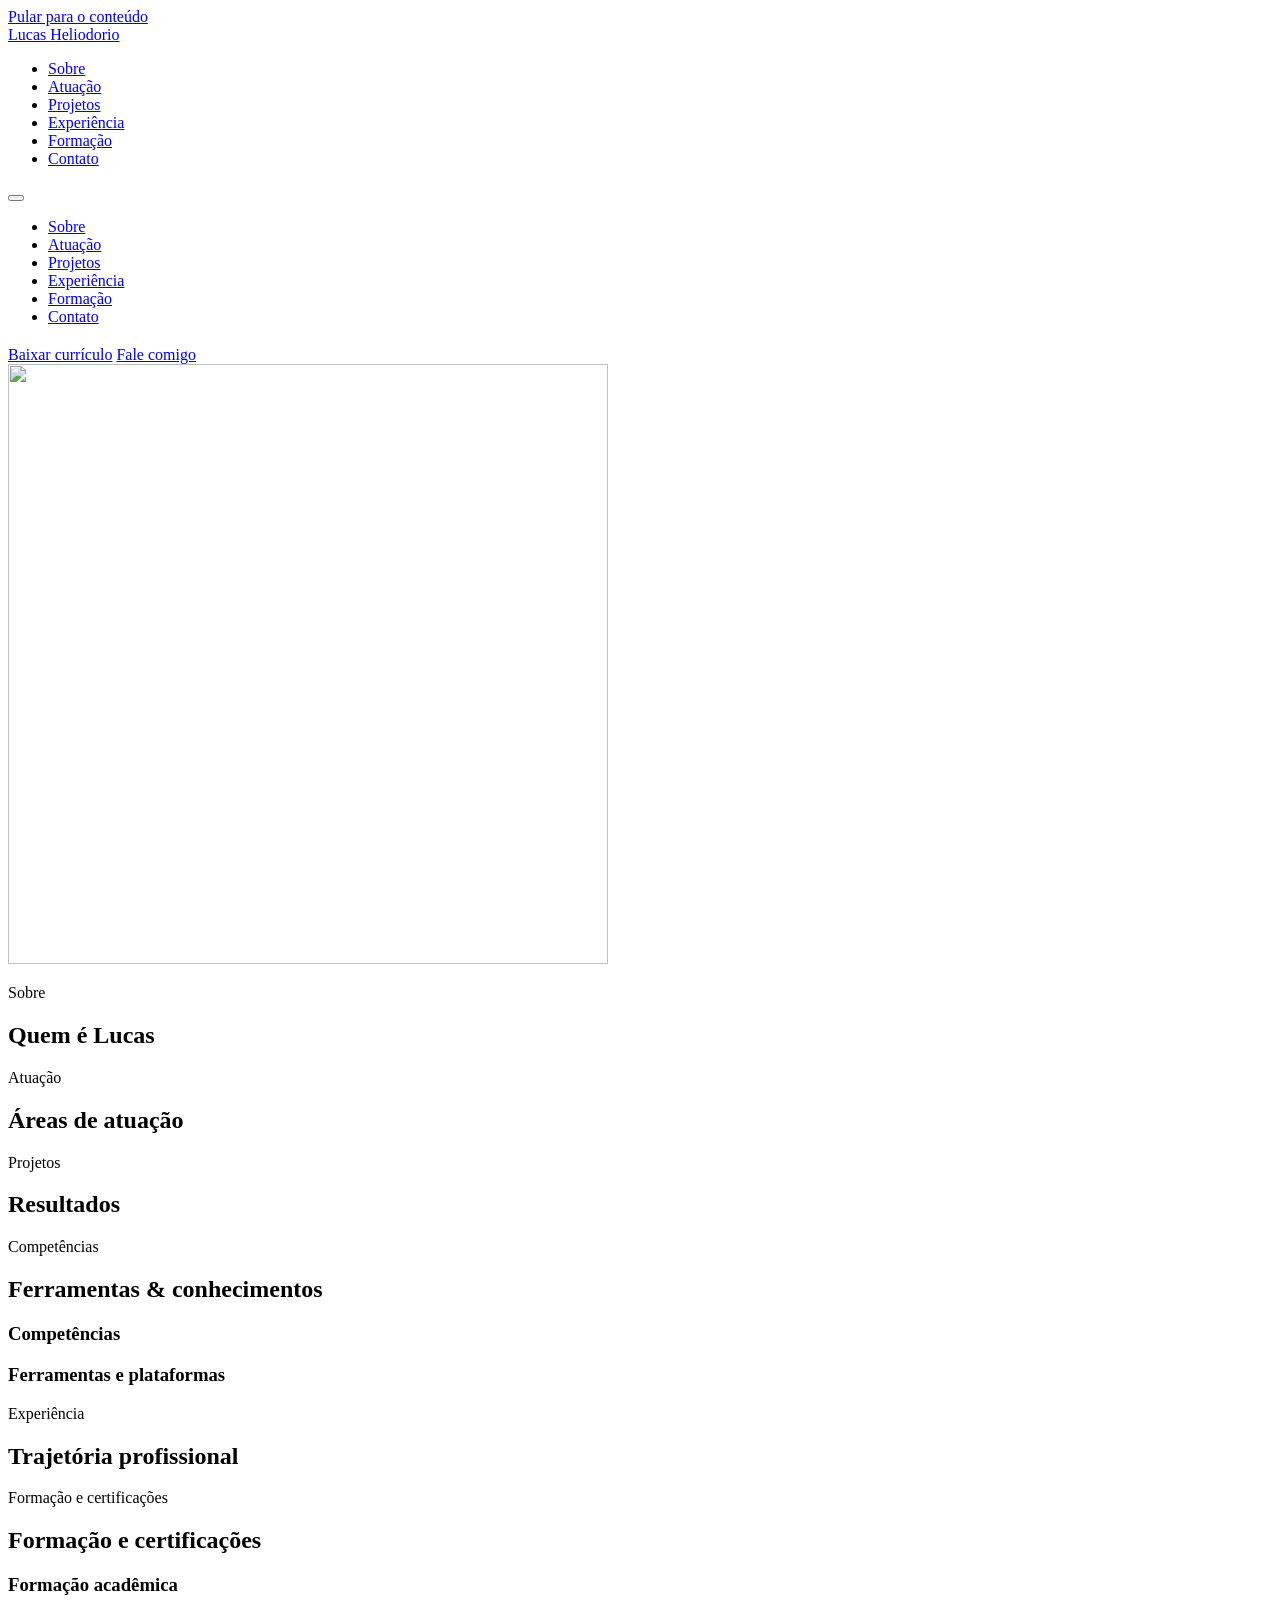
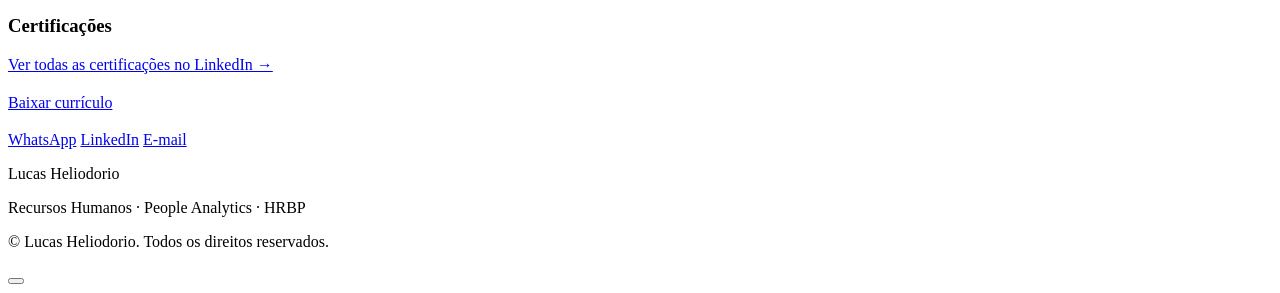
==== index.html @ 292f13aa "Add files via upload" ====
<!DOCTYPE html>
<html lang="pt-BR">
<head>
  <meta charset="UTF-8" />
  <meta name="viewport" content="width=device-width, initial-scale=1" />
  <title>Lucas Heliodorio | HR Business Partner, People Analytics &amp; IA no RH</title>
  <meta name="description" content="Profissional de Recursos Humanos com atuação em HR Business Partner, People Analytics, Talent Acquisition, dados, automação com IA e projetos estratégicos de RH." />
  <meta name="author" content="Lucas Heliodorio" />

  <link rel="canonical" href="https://portfolio.lucasheliodorio.com.br/" />
  <meta property="og:url" content="https://portfolio.lucasheliodorio.com.br/" />
  <!--
    Quando existir assets/img/og-image.jpg (1200x630 px), descomente as 2 linhas abaixo.
  <meta property="og:image" content="https://portfolio.lucasheliodorio.com.br/assets/img/og-image.jpg" />
  <meta name="twitter:image" content="https://portfolio.lucasheliodorio.com.br/assets/img/og-image.jpg" />
  -->

  <link rel="icon" type="image/svg+xml" href="./assets/img/favicon.svg" />

  <link rel="preconnect" href="https://fonts.googleapis.com" />
  <link rel="preconnect" href="https://fonts.gstatic.com" crossorigin />
  <link href="https://fonts.googleapis.com/css2?family=Plus+Jakarta+Sans:wght@400;500;600;700;800&display=swap" rel="stylesheet" />
  <link rel="stylesheet" href="./assets/css/style.css" />

  <meta property="og:type" content="website" />
  <meta property="og:locale" content="pt_BR" />
  <meta property="og:site_name" content="Lucas Heliodorio" />
  <meta property="og:title" content="Lucas Heliodorio | HR Business Partner, People Analytics &amp; IA no RH" />
  <meta property="og:description" content="Profissional de Recursos Humanos com atuação em HR Business Partner, People Analytics, Talent Acquisition, dados, automação com IA e projetos estratégicos de RH." />
  <meta name="twitter:card" content="summary_large_image" />
  <meta name="twitter:title" content="Lucas Heliodorio | HR Business Partner, People Analytics &amp; IA no RH" />
  <meta name="twitter:description" content="Profissional de Recursos Humanos com atuação em HR Business Partner, People Analytics, Talent Acquisition, dados, automação com IA e projetos estratégicos de RH." />

  <script type="application/ld+json">
  {
    "@context": "https://schema.org",
    "@type": "Person",
    "name": "Lucas Heliodorio",
    "jobTitle": "Analista de Recursos Humanos | HR Business Partner",
    "description": "Profissional de Recursos Humanos com atuação em HR Business Partner, People Analytics, Talent Acquisition e automação com IA.",
    "worksFor": { "@type": "Organization", "name": "Plusoft Informática S/A" },
    "email": "mailto:lucas.ranu@gmail.com",
    "sameAs": ["https://www.linkedin.com/in/lucasheliodorio"]
  }
  </script>
</head>
<body>
  <a class="skip-link" href="#conteudo-principal">Pular para o conteúdo</a>

  <header class="site-header">
    <div class="container header-inner">
      <a class="logo" href="#inicio" aria-label="Lucas Heliodorio, ir para o início">Lucas <span>Heliodorio</span></a>

      <nav class="nav-desktop" aria-label="Navegação principal">
        <ul>
          <li><a href="#sobre">Sobre</a></li>
          <li><a href="#atuacao">Atuação</a></li>
          <li><a href="#projetos">Projetos</a></li>
          <li><a href="#experiencia">Experiência</a></li>
          <li><a href="#formacao">Formação</a></li>
          <li><a href="#contato">Contato</a></li>
        </ul>
      </nav>

      <button id="nav-toggle" class="nav-toggle" type="button" aria-expanded="false" aria-controls="nav-mobile" aria-label="Abrir menu de navegação">
        <span class="nav-toggle-icon" aria-hidden="true"></span>
      </button>
    </div>
  </header>

  <!-- Fora do <header>: backdrop-filter no pai quebraria o position:fixed deste menu -->
  <nav id="nav-mobile" class="nav-mobile" aria-label="Navegação mobile">
    <ul>
      <li><a href="#sobre">Sobre</a></li>
      <li><a href="#atuacao">Atuação</a></li>
      <li><a href="#projetos">Projetos</a></li>
      <li><a href="#experiencia">Experiência</a></li>
      <li><a href="#formacao">Formação</a></li>
      <li><a href="#contato">Contato</a></li>
    </ul>
  </nav>

  <main id="conteudo-principal">

    <!-- Hero -->
    <section id="inicio" class="hero" aria-labelledby="hero-nome">
      <div class="container hero-grid">
        <div class="hero-text">
          <p id="hero-eyebrow" class="eyebrow"></p>
          <h1 id="hero-nome"></h1>
          <p id="hero-headline" class="hero-headline"></p>
          <p id="hero-frase" class="hero-support"></p>
          <p id="hero-linha" class="hero-line"></p>

          <div class="hero-actions">
            <a id="hero-cv" class="btn btn-primary" href="#" download>Baixar currículo</a>
            <a class="btn btn-secondary" href="#contato">Fale comigo</a>
          </div>

          <div class="hero-socials">
            <a id="hero-linkedin" class="social-icon" data-icon="linkedin" href="#" target="_blank" rel="noopener" aria-label="LinkedIn de Lucas Heliodorio"></a>
            <a id="hero-whatsapp" class="social-icon" data-icon="whatsapp" href="#" target="_blank" rel="noopener" aria-label="Conversar no WhatsApp"></a>
            <a id="hero-email" class="social-icon" data-icon="mail" href="#" aria-label="Enviar e-mail"></a>
          </div>
        </div>

        <div class="hero-photo-wrap">
          <img id="hero-foto" src="" alt="" width="600" height="600" fetchpriority="high" decoding="async" />
        </div>
      </div>
    </section>

    <!-- Indicadores -->
    <section class="stats" aria-label="Indicadores profissionais">
      <div class="container"><ul id="stats-list" class="stats-list"></ul></div>
    </section>

    <!-- Sobre -->
    <section id="sobre" aria-labelledby="sobre-titulo">
      <div class="container sobre-grid">
        <div class="sobre-main">
          <p class="eyebrow">Sobre</p>
          <h2 id="sobre-titulo" class="section-title">Quem é Lucas</h2>
          <div id="sobre-texto" class="about-text"></div>
        </div>
        <aside id="sobre-resumo" class="resumo-card" aria-labelledby="resumo-titulo">
          <h3 id="resumo-titulo"></h3>
          <dl id="resumo-lista"></dl>
        </aside>
      </div>
    </section>

    <!-- Atuação -->
    <section id="atuacao" class="section-alt" aria-labelledby="atuacao-titulo">
      <div class="container">
        <p class="eyebrow">Atuação</p>
        <h2 id="atuacao-titulo" class="section-title">Áreas de atuação</h2>
        <p id="atuacao-intro" class="section-lead"></p>
        <div id="atuacao-grid" class="grid grid-3"></div>
      </div>
    </section>

    <!-- Projetos -->
    <section id="projetos" aria-labelledby="projetos-titulo">
      <div class="container">
        <p class="eyebrow">Projetos</p>
        <h2 id="projetos-titulo" class="section-title">Resultados</h2>
        <div id="projetos-grid" class="grid grid-3"></div>
        <p id="projetos-aviso" class="fine-print"></p>
      </div>
    </section>

    <!-- Competências -->
    <section id="competencias" class="section-alt" aria-labelledby="competencias-titulo">
      <div class="container">
        <p class="eyebrow">Competências</p>
        <h2 id="competencias-titulo" class="section-title">Ferramentas &amp; conhecimentos</h2>
        <div class="skills-grid">
          <div>
            <h3 class="subsection-title">Competências</h3>
            <ul id="skills-areas" class="chips"></ul>
          </div>
          <div>
            <h3 class="subsection-title">Ferramentas e plataformas</h3>
            <ul id="skills-tools" class="chips"></ul>
          </div>
        </div>
      </div>
    </section>

    <!-- Experiência -->
    <section id="experiencia" aria-labelledby="experiencia-titulo">
      <div class="container">
        <p class="eyebrow">Experiência</p>
        <h2 id="experiencia-titulo" class="section-title">Trajetória profissional</h2>
        <div id="experiencia-timeline" class="timeline"></div>
      </div>
    </section>

    <!-- Formação e certificações -->
    <section id="formacao" class="section-alt" aria-labelledby="formacao-titulo">
      <div class="container">
        <p class="eyebrow">Formação e certificações</p>
        <h2 id="formacao-titulo" class="section-title">Formação e certificações</h2>

        <h3 class="subsection-title">Formação acadêmica</h3>
        <div id="formacao-grid" class="grid grid-2 block-gap"></div>

        <h3 class="subsection-title">Certificações</h3>
        <div id="certificacoes-grid" class="grid grid-2"></div>
        <ul id="outras-cert" class="chips" aria-label="Outras certificações"></ul>
        <p class="fine-print"><a id="cert-linkedin" class="text-link" href="#" target="_blank" rel="noopener">Ver todas as certificações no LinkedIn →</a></p>
      </div>
    </section>

    <!-- CTA currículo -->
    <section class="section-dark cv-cta" aria-labelledby="cv-titulo">
      <div class="container cv-cta-inner">
        <h2 id="cv-titulo"></h2>
        <p id="cv-texto"></p>
        <a id="curriculo-download" class="btn btn-primary" href="#" download>Baixar currículo</a>
      </div>
    </section>

    <!-- Serviços (complementar) -->
    <section id="servicos" class="servicos" aria-labelledby="servicos-titulo">
      <div class="container servicos-inner">
        <p id="servicos-eyebrow" class="eyebrow"></p>
        <h2 id="servicos-titulo" class="section-title"></h2>
        <p id="servicos-desc" class="section-lead"></p>
        <p id="servicos-aviso" class="servicos-note"></p>
        <a id="servicos-link" class="btn btn-secondary" href="#" target="_blank" rel="noopener"></a>
      </div>
    </section>

    <!-- Contato -->
    <section id="contato" class="section-dark contato" aria-labelledby="contato-titulo">
      <div class="container">
        <h2 id="contato-titulo"></h2>
        <p id="contato-texto"></p>
        <div class="contato-links">
          <a id="contato-whatsapp" class="btn btn-primary" href="#" target="_blank" rel="noopener"><span data-icon="whatsapp"></span>WhatsApp</a>
          <a id="contato-linkedin" class="btn btn-outline-light" href="#" target="_blank" rel="noopener"><span data-icon="linkedin"></span>LinkedIn</a>
          <a id="contato-email" class="btn btn-outline-light" href="#"><span data-icon="mail"></span>E-mail</a>
        </div>
      </div>
    </section>
  </main>

  <footer class="site-footer">
    <div class="container footer-inner">
      <div>
        <p class="footer-nome">Lucas Heliodorio</p>
        <p class="footer-tagline">Recursos Humanos · People Analytics · HRBP</p>
      </div>
      <div class="footer-socials">
        <a id="footer-linkedin" data-icon="linkedin" href="#" target="_blank" rel="noopener" aria-label="LinkedIn"></a>
        <a id="footer-whatsapp" data-icon="whatsapp" href="#" target="_blank" rel="noopener" aria-label="WhatsApp"></a>
        <a id="footer-email" data-icon="mail" href="#" aria-label="E-mail"></a>
      </div>
      <p class="footer-copy">&copy; <span id="footer-ano"></span> Lucas Heliodorio. Todos os direitos reservados.</p>
    </div>
  </footer>

  <!-- Modal de case -->
  <div id="projeto-modal" class="modal-overlay" role="dialog" aria-modal="true" aria-labelledby="projeto-modal-title" aria-hidden="true">
    <div class="modal">
      <button id="projeto-modal-close" class="modal-close" type="button" aria-label="Fechar case" data-icon="close"></button>
      <div id="projeto-modal-content"></div>
    </div>
  </div>

  <button id="back-to-top" class="back-to-top" type="button" aria-label="Voltar ao topo" data-icon="up" hidden></button>

  <script src="./assets/js/data.js"></script>
  <script src="./assets/js/main.js"></script>
</body>
</html>
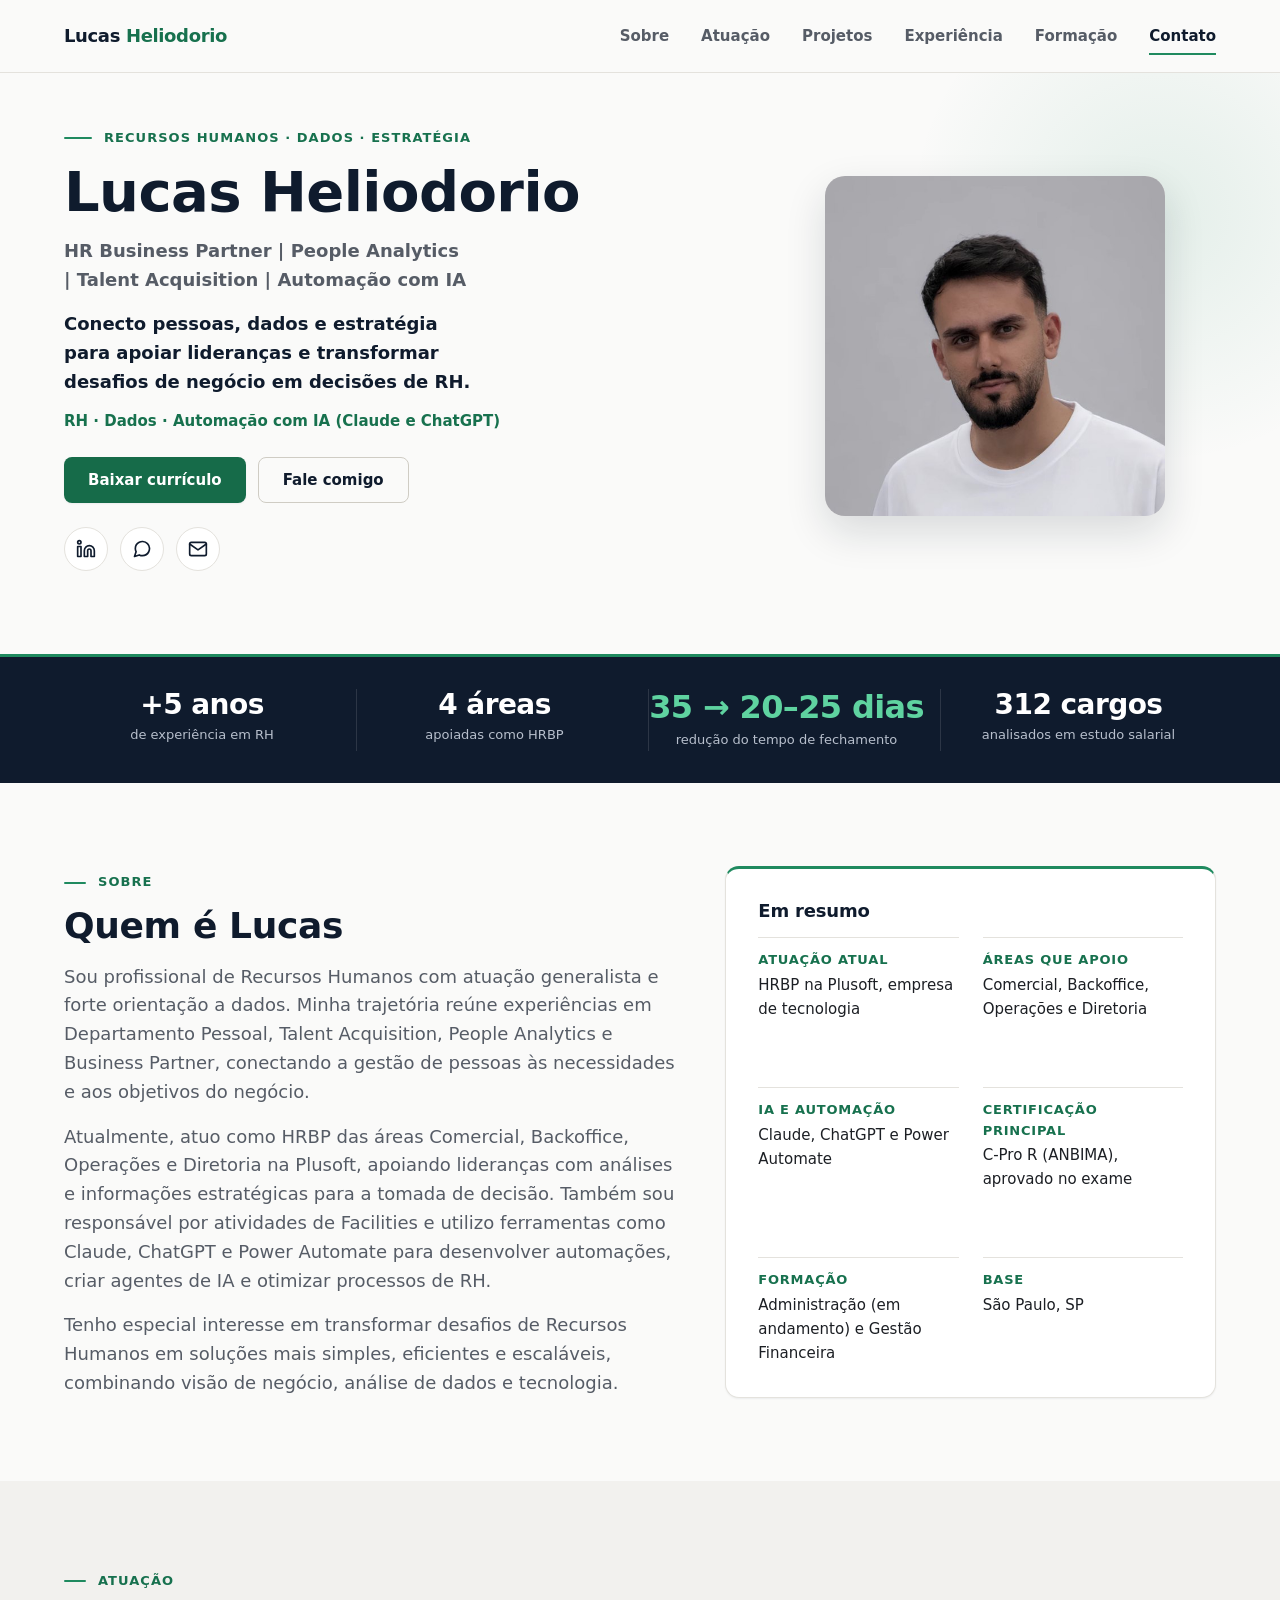
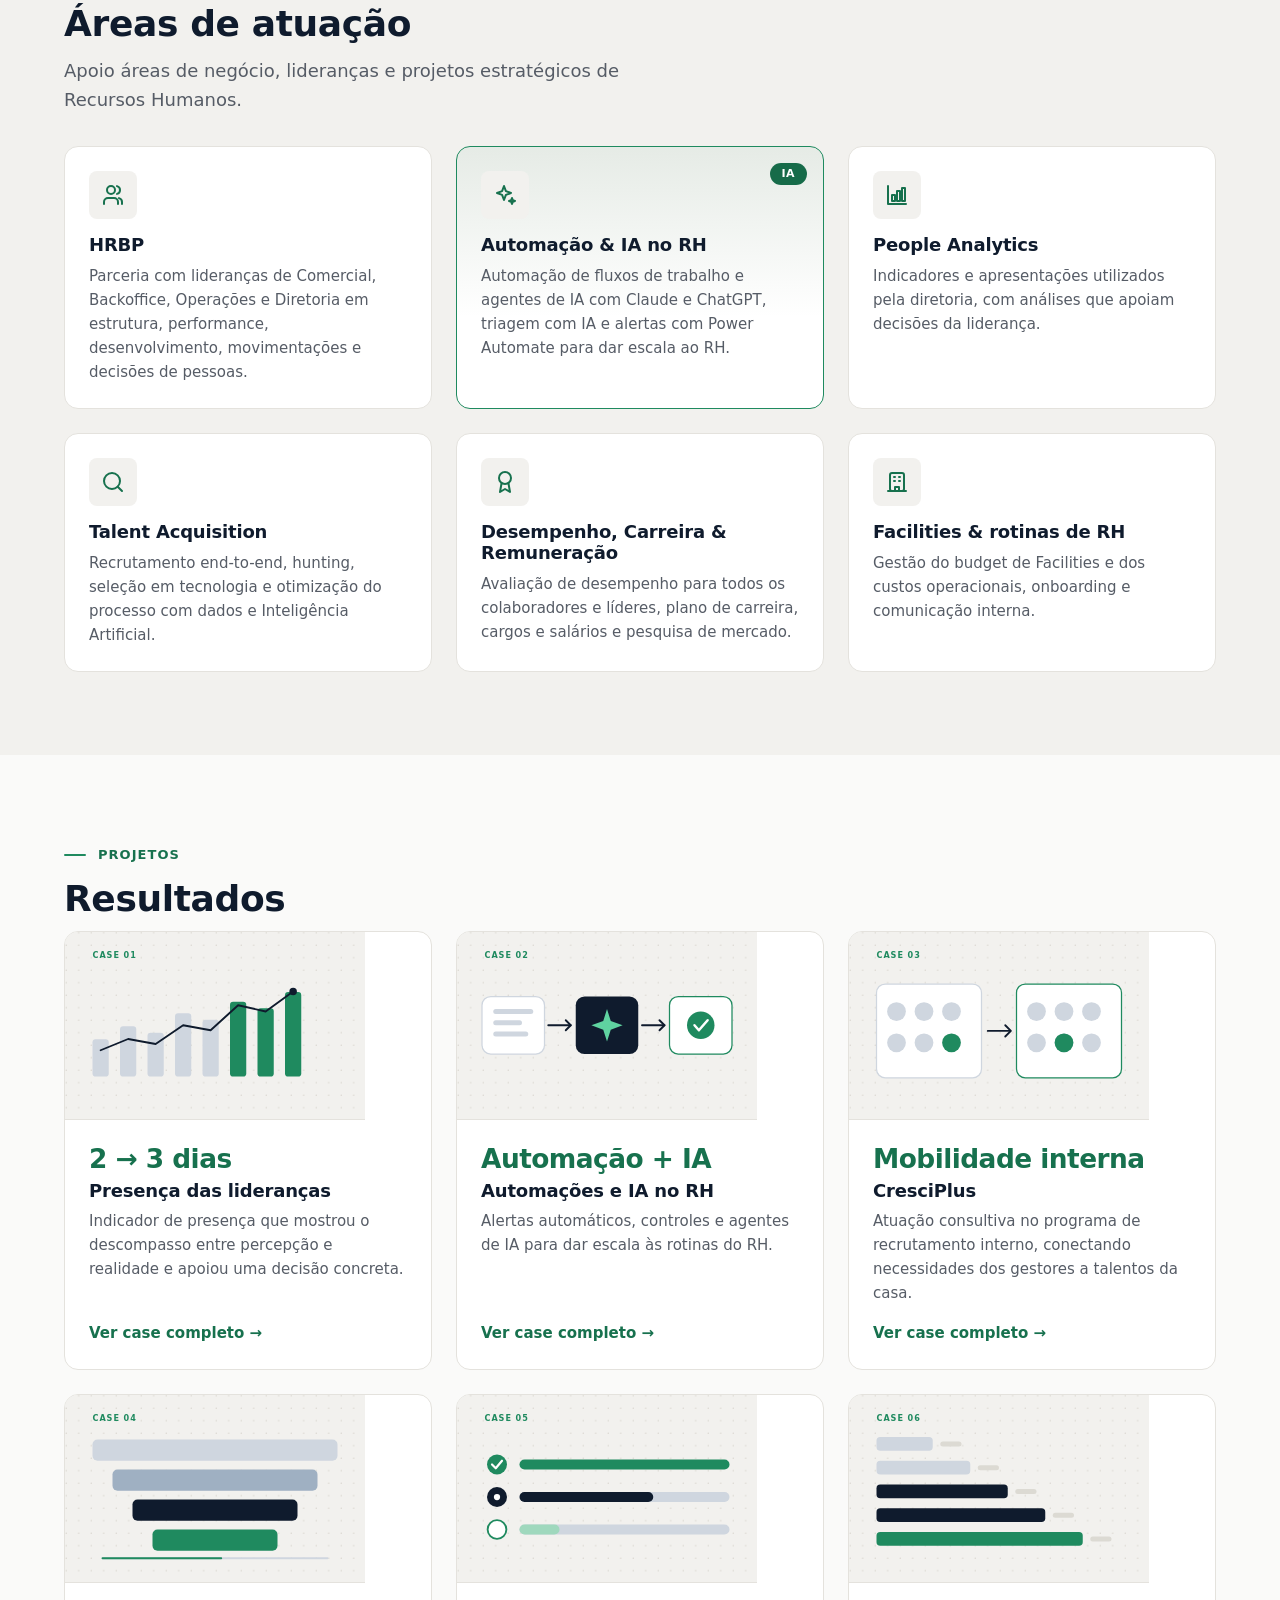
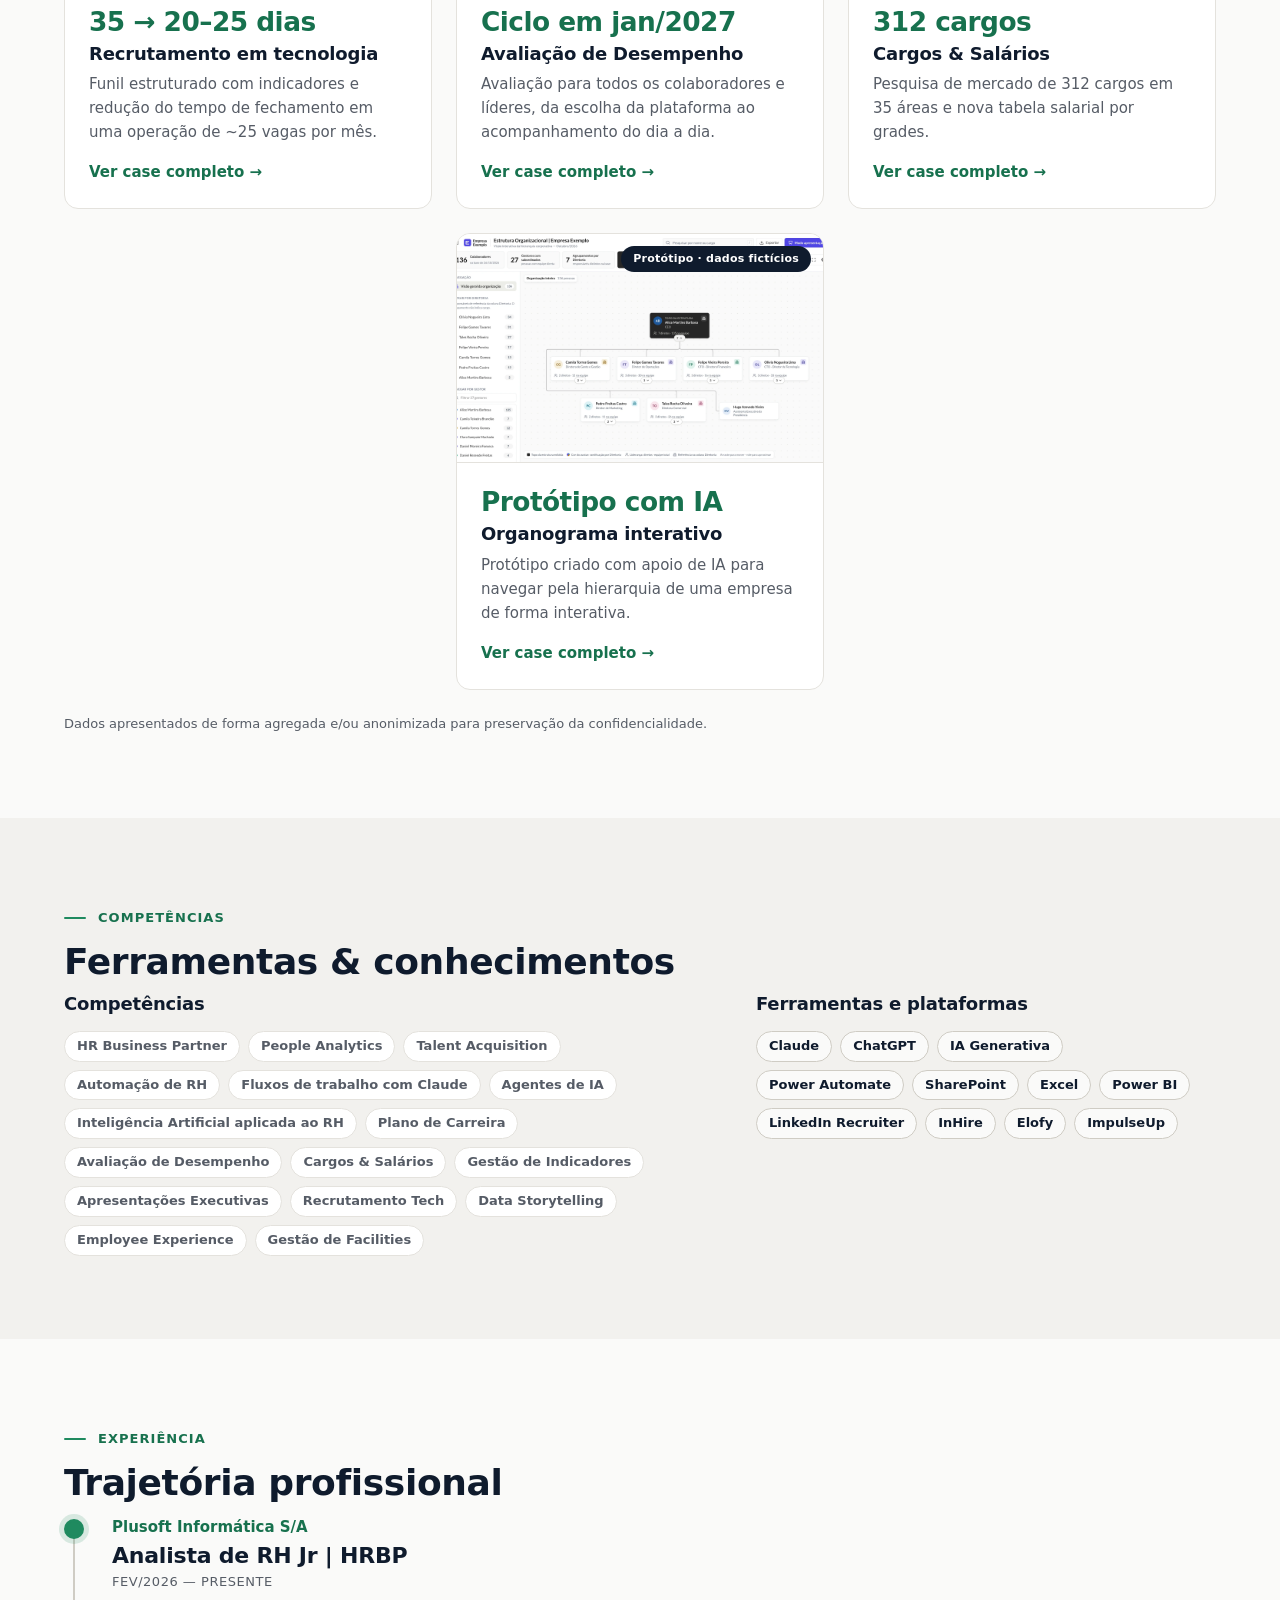
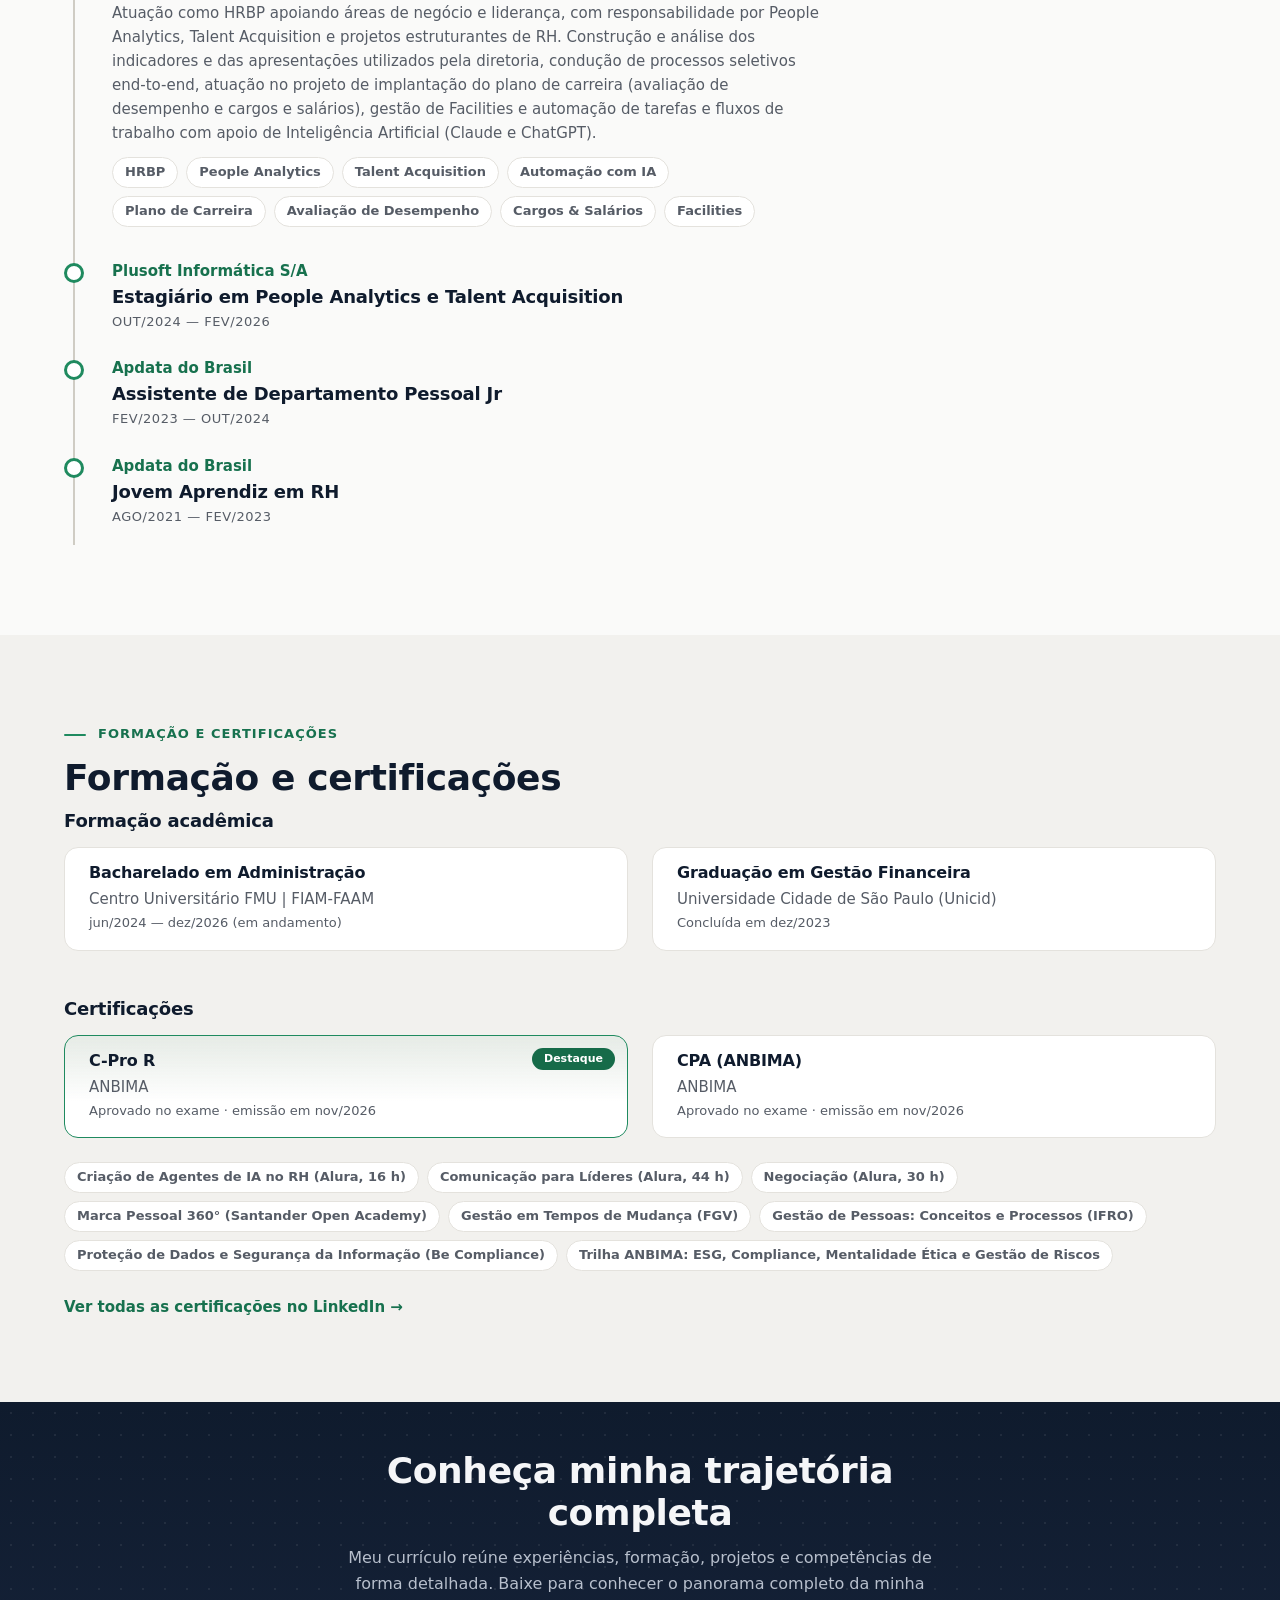
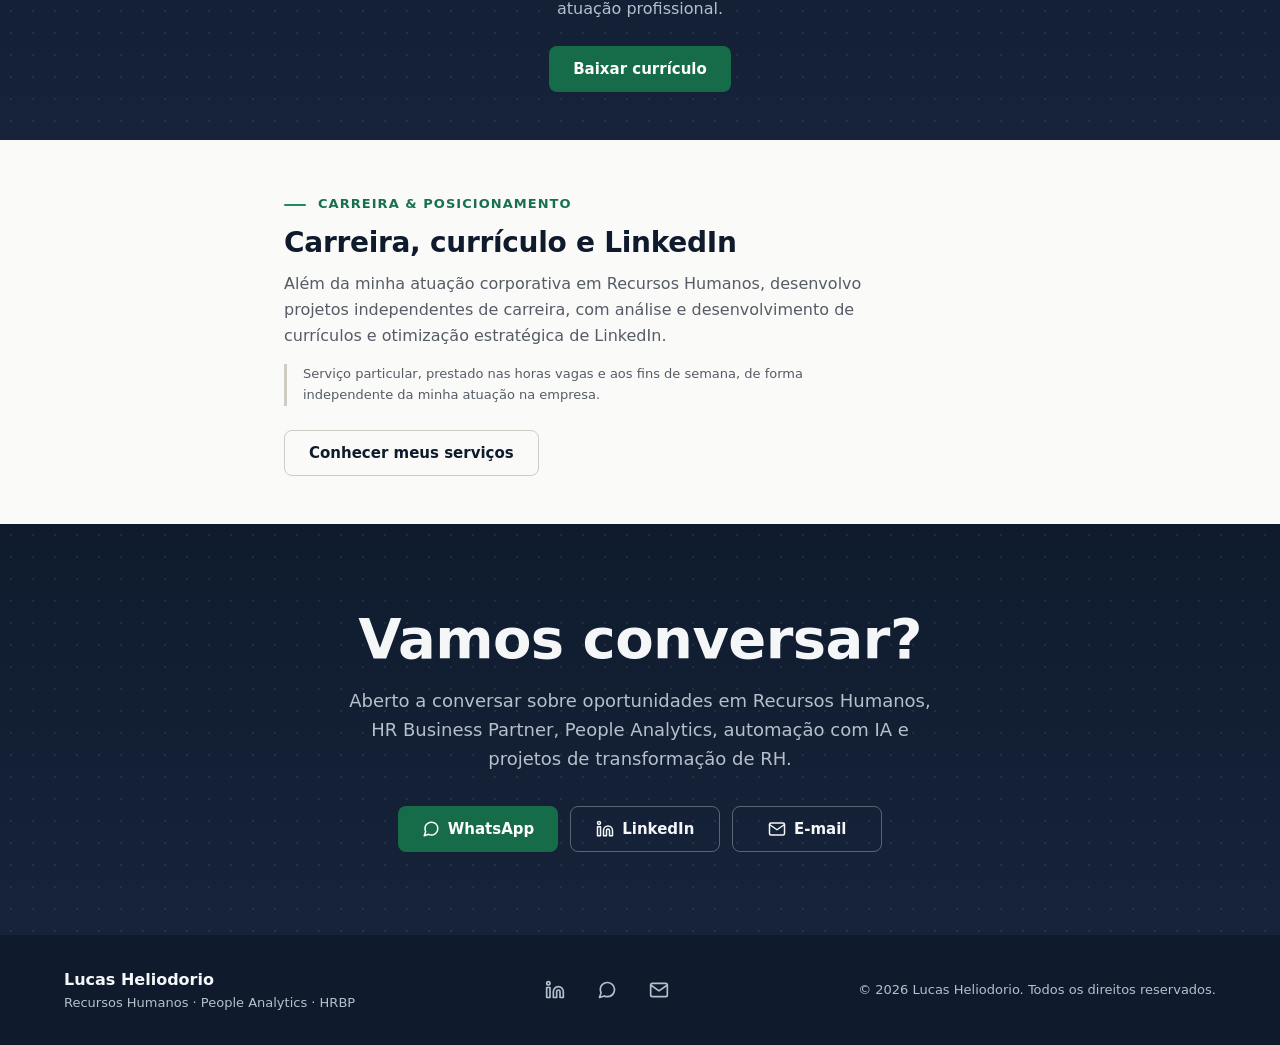
==== commit 15451347: "Adiciona imagem de compartilhamento (og-image) e tags Open Graph Co-Authored-By: Claude Sonnet 5.5 <" ====
--- a/index.html
+++ b/index.html
@@ -9,11 +9,10 @@
 
   <link rel="canonical" href="https://portfolio.lucasheliodorio.com.br/" />
   <meta property="og:url" content="https://portfolio.lucasheliodorio.com.br/" />
-  <!--
-    Quando existir assets/img/og-image.jpg (1200x630 px), descomente as 2 linhas abaixo.
   <meta property="og:image" content="https://portfolio.lucasheliodorio.com.br/assets/img/og-image.jpg" />
+  <meta property="og:image:width" content="1200" />
+  <meta property="og:image:height" content="630" />
   <meta name="twitter:image" content="https://portfolio.lucasheliodorio.com.br/assets/img/og-image.jpg" />
-  -->
 
   <link rel="icon" type="image/svg+xml" href="./assets/img/favicon.svg" />
 
--- a/assets/css/style.css
+++ b/assets/css/style.css
@@ -0,0 +1,495 @@
+/* ============================================================
+   TOKENS
+   ============================================================ */
+:root {
+  --color-bg: #fafaf9;
+  --color-bg-alt: #f2f1ee;
+  --color-surface: #ffffff;
+  --color-contrast: #0f1b2d;
+  --color-contrast-2: #16233a;
+  --color-text: #1c1f24;
+  --color-text-muted: #565c66;
+  --color-text-inverse: #f5f6f8;
+  --color-text-inverse-muted: #b7bfcc;
+  --color-accent: #1f8a5f;
+  --color-accent-dark: #166b49;
+  --color-accent-text: #17714e; /* verde com contraste AA sobre fundo claro */
+  --color-border: #e4e2dd;
+  --color-border-strong: #cfccc4;
+
+  --font-base: "Plus Jakarta Sans", "Manrope", "Inter", system-ui, sans-serif;
+  --fs-xs: 0.8125rem;
+  --fs-sm: 0.9375rem;
+  --fs-base: 1rem;
+  --fs-md: 1.125rem;
+  --fs-lg: 1.375rem;
+  --fs-xl: 1.75rem;
+  --fs-2xl: clamp(1.75rem, 1.2rem + 2vw, 2.25rem);
+  --fs-3xl: clamp(2.25rem, 1.4rem + 3.4vw, 3.5rem);
+
+  --space-1: 0.25rem; --space-2: 0.5rem; --space-3: 0.75rem; --space-4: 1rem;
+  --space-5: 1.5rem; --space-6: 2rem; --space-7: 3rem; --space-8: 4.5rem;
+
+  --section-pad: clamp(3rem, 2rem + 4vw, 5.5rem);
+  --content-max: 1200px;
+  --header-h: 72px;
+  --radius-sm: 8px; --radius-md: 14px; --radius-lg: 20px;
+  --shadow-sm: 0 1px 2px rgba(15, 27, 45, 0.06);
+  --shadow-md: 0 8px 24px rgba(15, 27, 45, 0.08);
+  --t-fast: 160ms ease; --t-base: 240ms ease;
+}
+
+/* ============================================================
+   RESET / BASE
+   ============================================================ */
+*, *::before, *::after { box-sizing: border-box; }
+html { scroll-behavior: smooth; scroll-padding-top: calc(var(--header-h) + 8px); -webkit-text-size-adjust: 100%; }
+body, h1, h2, h3, h4, p, figure, dl, dd { margin: 0; }
+img, svg { display: block; max-width: 100%; }
+ul { list-style: none; margin: 0; padding: 0; }
+a { color: inherit; text-decoration: none; }
+button { font: inherit; color: inherit; background: none; border: none; cursor: pointer; padding: 0; }
+[hidden] { display: none !important; }
+
+body {
+  font-family: var(--font-base);
+  font-size: var(--fs-base);
+  line-height: 1.6;
+  color: var(--color-text);
+  background: var(--color-bg);
+  -webkit-font-smoothing: antialiased;
+  overflow-x: hidden;
+}
+
+.container { width: 100%; max-width: var(--content-max); margin-inline: auto; padding-inline: var(--space-5); }
+section { padding-block: var(--section-pad); }
+h1, h2, h3 { line-height: 1.15; font-weight: 700; letter-spacing: -0.01em; }
+
+.eyebrow {
+  font-size: var(--fs-xs); font-weight: 700; letter-spacing: 0.08em; text-transform: uppercase;
+  color: var(--color-accent-text); margin-bottom: var(--space-3);
+}
+.section-title { font-size: var(--fs-2xl); color: var(--color-contrast); margin-bottom: var(--space-3); }
+.section-lead { max-width: 640px; color: var(--color-text-muted); font-size: var(--fs-md); margin-bottom: var(--space-6); }
+.subsection-title { font-size: var(--fs-md); color: var(--color-contrast); margin-bottom: var(--space-4); }
+.section-alt { background: var(--color-bg-alt); }
+.section-dark { background: linear-gradient(180deg, var(--color-contrast), var(--color-contrast-2)); color: var(--color-text-inverse); }
+.fine-print { font-size: var(--fs-xs); color: var(--color-text-muted); margin-top: var(--space-5); }
+.block-gap { margin-bottom: var(--space-7); }
+
+.skip-link {
+  position: absolute; left: var(--space-4); top: -70px; z-index: 1000;
+  background: var(--color-accent); color: #fff; padding: var(--space-3) var(--space-5);
+  border-radius: var(--radius-sm); font-weight: 600; transition: top var(--t-fast);
+}
+.skip-link:focus { top: var(--space-4); }
+
+a:focus-visible, button:focus-visible {
+  outline: 3px solid var(--color-accent); outline-offset: 2px; border-radius: 4px;
+}
+
+/* ============================================================
+   BOTÕES
+   ============================================================ */
+.btn {
+  display: inline-flex; align-items: center; justify-content: center; gap: var(--space-2);
+  min-height: 46px; padding: var(--space-3) var(--space-5); border-radius: var(--radius-sm);
+  font-weight: 600; font-size: var(--fs-sm); line-height: 1.2; text-align: center;
+  transition: transform var(--t-fast), background var(--t-fast), box-shadow var(--t-fast), border-color var(--t-fast), color var(--t-fast);
+}
+.btn svg { width: 18px; height: 18px; flex-shrink: 0; }
+.btn-primary { background: var(--color-accent-dark); color: #fff; box-shadow: var(--shadow-sm); }
+.btn-primary:hover { background: #125a3d; transform: translateY(-2px); box-shadow: var(--shadow-md); }
+.btn-secondary { color: var(--color-contrast); border: 1.5px solid var(--color-border-strong); background: transparent; }
+.btn-secondary:hover { border-color: var(--color-accent); color: var(--color-accent-text); transform: translateY(-2px); }
+.btn-outline-light { color: var(--color-text-inverse); border: 1.5px solid rgba(255, 255, 255, 0.3); }
+.btn-outline-light:hover { border-color: #fff; transform: translateY(-2px); }
+.btn-sm { min-height: 44px; padding: var(--space-2) var(--space-4); }
+
+/* ============================================================
+   HEADER
+   ============================================================ */
+.site-header {
+  position: sticky; top: 0; z-index: 100;
+  background: rgba(250, 250, 249, 0.92); backdrop-filter: saturate(180%) blur(10px);
+  border-bottom: 1px solid var(--color-border);
+}
+.header-inner { display: flex; align-items: center; justify-content: space-between; min-height: var(--header-h); }
+.logo { font-weight: 800; font-size: var(--fs-md); letter-spacing: -0.02em; color: var(--color-contrast); }
+.logo span { color: var(--color-accent-text); }
+
+.nav-desktop { display: none; }
+.nav-desktop ul { display: flex; gap: var(--space-6); }
+.nav-desktop a { position: relative; font-size: var(--fs-sm); font-weight: 600; color: var(--color-text-muted); padding-block: var(--space-2); transition: color var(--t-fast); }
+.nav-desktop a::after {
+  content: ""; position: absolute; left: 0; right: 0; bottom: -2px; height: 2px;
+  background: var(--color-accent); transform: scaleX(0); transition: transform var(--t-fast);
+}
+.nav-desktop a:hover, .nav-desktop a.is-active { color: var(--color-contrast); }
+.nav-desktop a:hover::after, .nav-desktop a.is-active::after { transform: scaleX(1); }
+
+.nav-toggle { display: flex; align-items: center; justify-content: center; width: 44px; height: 44px; border-radius: var(--radius-sm); }
+.nav-toggle:hover { background: var(--color-bg-alt); }
+.nav-toggle-icon, .nav-toggle-icon::before, .nav-toggle-icon::after {
+  display: block; width: 22px; height: 2px; background: var(--color-contrast);
+  transition: transform var(--t-fast), background var(--t-fast);
+}
+.nav-toggle-icon { position: relative; }
+.nav-toggle-icon::before, .nav-toggle-icon::after { content: ""; position: absolute; left: 0; }
+.nav-toggle-icon::before { top: -7px; }
+.nav-toggle-icon::after { top: 7px; }
+.nav-toggle[aria-expanded="true"] .nav-toggle-icon { background: transparent; }
+.nav-toggle[aria-expanded="true"] .nav-toggle-icon::before { transform: translateY(7px) rotate(45deg); }
+.nav-toggle[aria-expanded="true"] .nav-toggle-icon::after { transform: translateY(-7px) rotate(-45deg); }
+
+.nav-mobile {
+  position: fixed; inset: var(--header-h) 0 0 0; z-index: 99; background: var(--color-surface);
+  transform: translateX(100%); visibility: hidden; overflow-y: auto;
+  transition: transform var(--t-base), visibility 0s var(--t-base);
+}
+.nav-mobile.is-open { transform: translateX(0); visibility: visible; transition: transform var(--t-base); }
+.nav-mobile ul { padding: var(--space-4) var(--space-5); }
+.nav-mobile a { display: block; min-height: 56px; padding: var(--space-4) var(--space-2); font-size: var(--fs-lg); font-weight: 700; border-bottom: 1px solid var(--color-border); }
+.nav-mobile a.is-active { color: var(--color-accent-text); }
+
+@media (min-width: 1024px) {
+  .nav-desktop { display: block; }
+  .nav-toggle, .nav-mobile { display: none; }
+}
+
+/* ============================================================
+   HERO
+   ============================================================ */
+.hero { padding-block: var(--space-6) var(--section-pad); }
+.hero-grid { display: grid; gap: var(--space-6); align-items: center; }
+.hero-photo-wrap {
+  order: -1; width: clamp(150px, 42vw, 200px); aspect-ratio: 1; border-radius: 50%; overflow: hidden;
+  border: 4px solid var(--color-surface); box-shadow: var(--shadow-md); background: var(--color-bg-alt);
+}
+.hero-photo-wrap img {
+  width: 100%; height: 100%; object-fit: cover;
+}
+.hero h1 { font-size: var(--fs-3xl); color: var(--color-contrast); margin-bottom: var(--space-3); }
+.hero-headline { font-size: var(--fs-md); font-weight: 600; color: var(--color-text-muted); margin-bottom: var(--space-4); }
+.hero-support { font-size: var(--fs-md); font-weight: 600; color: var(--color-contrast); max-width: 560px; margin-bottom: var(--space-3); }
+.hero-line { font-size: var(--fs-sm); color: var(--color-accent-text); font-weight: 600; margin-bottom: var(--space-5); }
+.hero-actions { display: flex; flex-wrap: wrap; gap: var(--space-3); margin-bottom: var(--space-5); }
+.hero-socials { display: flex; gap: var(--space-3); }
+.social-icon {
+  display: flex; align-items: center; justify-content: center; width: 44px; height: 44px; border-radius: 50%;
+  background: var(--color-surface); border: 1px solid var(--color-border); color: var(--color-contrast);
+  transition: transform var(--t-fast), border-color var(--t-fast), color var(--t-fast);
+}
+.social-icon:hover { transform: translateY(-2px); border-color: var(--color-accent); color: var(--color-accent-text); }
+.social-icon svg { width: 20px; height: 20px; }
+
+@media (min-width: 900px) {
+  .hero { padding-block: var(--space-7) var(--section-pad); }
+  .hero-grid { grid-template-columns: minmax(0, 1.2fr) minmax(0, 0.8fr); gap: var(--space-7); }
+  .hero-photo-wrap { order: 0; width: clamp(260px, 30vw, 340px); justify-self: center; }
+}
+
+/* ============================================================
+   INDICADORES
+   ============================================================ */
+.stats { padding-block: var(--space-6); background: var(--color-contrast); color: var(--color-text-inverse); }
+.stats-list { display: grid; grid-template-columns: repeat(2, 1fr); gap: var(--space-5) var(--space-4); text-align: center; }
+.stat strong { display: block; font-size: var(--fs-lg); color: #fff; letter-spacing: -0.02em; line-height: 1.15; }
+.stat span { display: block; margin-top: var(--space-1); font-size: var(--fs-xs); color: var(--color-text-inverse-muted); }
+.stat.is-main strong { color: #5fd3a0; }
+@media (min-width: 900px) {
+  .stats-list { grid-template-columns: repeat(4, 1fr); }
+  .stat strong { font-size: var(--fs-xl); }
+  .stat.is-main strong { font-size: 2rem; }
+  .stat + .stat { border-left: 1px solid rgba(255, 255, 255, 0.12); }
+}
+
+/* ============================================================
+   SOBRE
+   ============================================================ */
+.about-text { max-width: 720px; display: grid; gap: var(--space-4); font-size: var(--fs-md); color: var(--color-text-muted); }
+
+/* ============================================================
+   CARDS / GRID
+   ============================================================ */
+.grid { display: grid; gap: var(--space-5); grid-template-columns: minmax(0, 1fr); }
+@media (min-width: 640px) { .grid-2, .grid-4, .grid-3 { grid-template-columns: repeat(2, minmax(0, 1fr)); } }
+@media (min-width: 1024px) {
+  .grid-3 { grid-template-columns: repeat(3, minmax(0, 1fr)); }
+  .grid-4 { grid-template-columns: repeat(4, minmax(0, 1fr)); }
+}
+.card {
+  background: var(--color-surface); border: 1px solid var(--color-border); border-radius: var(--radius-md);
+  padding: var(--space-5); transition: transform var(--t-fast), box-shadow var(--t-fast), border-color var(--t-fast);
+}
+.card:hover { transform: translateY(-4px); box-shadow: var(--shadow-md); border-color: var(--color-border-strong); }
+.card h3 { font-size: var(--fs-md); color: var(--color-contrast); margin-bottom: var(--space-2); }
+.card p { color: var(--color-text-muted); font-size: var(--fs-sm); }
+
+.atuacao-icon {
+  width: 48px; height: 48px; display: flex; align-items: center; justify-content: center;
+  border-radius: var(--radius-sm); background: var(--color-bg-alt); color: var(--color-accent-text);
+  margin-bottom: var(--space-4); transition: background var(--t-fast), color var(--t-fast);
+}
+.card:hover .atuacao-icon { background: var(--color-accent-dark); color: #fff; }
+.atuacao-icon svg { width: 24px; height: 24px; }
+
+/* ============================================================
+   PROJETOS
+   ============================================================ */
+.projeto-card { display: flex; flex-direction: column; padding: 0; overflow: hidden; text-align: left; width: 100%; }
+.projeto-cover { aspect-ratio: 16 / 10; overflow: hidden; background: var(--color-bg-alt); border-bottom: 1px solid var(--color-border); }
+.projeto-cover img, .cover, .cover svg { width: 100%; height: 100%; object-fit: cover; }
+.projeto-cover img, .cover svg { transition: transform var(--t-base); }
+.projeto-card:hover .projeto-cover img, .projeto-card:hover .cover svg { transform: scale(1.04); }
+.projeto-body { padding: var(--space-5); display: flex; flex-direction: column; flex: 1; }
+.projeto-stat { display: block; font-size: var(--fs-xl); font-weight: 800; color: var(--color-accent-text); letter-spacing: -0.02em; line-height: 1.1; margin-bottom: var(--space-2); }
+.projeto-body h3 { margin-bottom: var(--space-2); }
+.projeto-body p { margin-bottom: var(--space-4); }
+.projeto-link { margin-top: auto; color: var(--color-accent-text); font-weight: 700; font-size: var(--fs-sm); }
+
+/* Modal */
+.modal-overlay {
+  position: fixed; inset: 0; z-index: 200; background: rgba(15, 27, 45, 0.6);
+  display: flex; align-items: flex-end; justify-content: center;
+  opacity: 0; visibility: hidden; transition: opacity var(--t-base), visibility 0s var(--t-base);
+}
+.modal-overlay.is-open { opacity: 1; visibility: visible; transition: opacity var(--t-base); }
+.modal {
+  position: relative; background: var(--color-surface); width: 100%; max-width: 760px; max-height: 92vh; overflow-y: auto;
+  border-radius: var(--radius-lg) var(--radius-lg) 0 0; padding: var(--space-5);
+  transform: translateY(24px); transition: transform var(--t-base);
+}
+.modal-overlay.is-open .modal { transform: none; }
+.modal-close {
+  position: sticky; top: 0; float: right; z-index: 2; width: 44px; height: 44px; border-radius: 50%;
+  display: flex; align-items: center; justify-content: center; background: var(--color-bg-alt); margin: 0 0 var(--space-3) var(--space-3);
+}
+.modal-close:hover { background: var(--color-border); }
+.modal-close svg { width: 20px; height: 20px; }
+.modal-cover { border-radius: var(--radius-md); overflow: hidden; margin-bottom: var(--space-5); aspect-ratio: 16 / 8; border: 1px solid var(--color-border); clear: both; }
+.modal-cover img, .modal-cover .cover, .modal-cover svg { width: 100%; height: 100%; object-fit: cover; }
+.modal h3 { font-size: var(--fs-xl); color: var(--color-contrast); margin-bottom: var(--space-5); }
+.case-field { margin-bottom: var(--space-5); }
+.case-field dt { font-size: var(--fs-xs); font-weight: 700; text-transform: uppercase; letter-spacing: 0.06em; color: var(--color-accent-text); margin-bottom: var(--space-1); }
+.case-field dd { font-size: var(--fs-sm); color: var(--color-text); }
+@media (min-width: 640px) {
+  .modal-overlay { align-items: center; padding: var(--space-6); }
+  .modal { border-radius: var(--radius-lg); padding: var(--space-6); }
+}
+
+/* ============================================================
+   CHIPS / COMPETÊNCIAS
+   ============================================================ */
+.chips { display: flex; flex-wrap: wrap; gap: var(--space-2); }
+.chips-sm { margin-top: var(--space-3); }
+.tag {
+  font-size: var(--fs-xs); font-weight: 600; line-height: 1.3; padding: 6px var(--space-3);
+  border-radius: 999px; background: var(--color-surface); border: 1px solid var(--color-border); color: var(--color-text-muted);
+}
+.tag-tool { color: var(--color-contrast); background: var(--color-bg); border-color: var(--color-border-strong); }
+.skills-grid { display: grid; gap: var(--space-6); }
+@media (min-width: 900px) { .skills-grid { grid-template-columns: 1.4fr 1fr; gap: var(--space-7); } }
+#outras-cert { margin-top: var(--space-5); }
+
+/* ============================================================
+   TIMELINE
+   ============================================================ */
+.timeline { position: relative; max-width: 760px; }
+.timeline::before { content: ""; position: absolute; left: 9px; top: 6px; bottom: 6px; width: 2px; background: var(--color-border-strong); }
+.timeline-item { position: relative; padding-left: var(--space-7); padding-bottom: var(--space-6); }
+.timeline-item:last-child { padding-bottom: 0; }
+.timeline-dot { position: absolute; left: 0; top: 4px; width: 20px; height: 20px; border-radius: 50%; background: var(--color-surface); border: 3px solid var(--color-accent); }
+.timeline-item h3 { font-size: var(--fs-md); color: var(--color-contrast); }
+.timeline-empresa { font-weight: 600; color: var(--color-accent-text); font-size: var(--fs-sm); margin-bottom: var(--space-1); }
+.timeline-periodo { font-size: var(--fs-xs); color: var(--color-text-muted); text-transform: uppercase; letter-spacing: 0.04em; margin-top: var(--space-1); }
+.timeline-desc { color: var(--color-text-muted); font-size: var(--fs-sm); margin-top: var(--space-2); }
+.timeline-item.is-compact { padding-bottom: var(--space-5); }
+
+/* ============================================================
+   FORMAÇÃO / CERTIFICAÇÕES
+   ============================================================ */
+.cred-card { display: flex; flex-direction: column; padding: var(--space-4) var(--space-5); position: relative; }
+.cred-card h3 { font-size: var(--fs-base); margin-bottom: var(--space-1); }
+.cred-inst { margin-bottom: 2px; }
+.cred-ano { font-size: var(--fs-xs) !important; }
+.cred-card .btn { margin-top: var(--space-3); align-self: flex-start; }
+.cred-card.is-destaque { border-color: var(--color-accent); background: linear-gradient(180deg, rgba(31, 138, 95, 0.07), #fff 70%); }
+.cred-badge { position: absolute; top: var(--space-3); right: var(--space-3); background: var(--color-accent-dark); color: #fff; font-size: 0.6875rem; font-weight: 700; padding: 2px var(--space-3); border-radius: 999px; }
+
+/* ============================================================
+   CTA CURRÍCULO
+   ============================================================ */
+.cv-cta { padding-block: var(--space-7); text-align: center; }
+.cv-cta-inner { max-width: 640px; }
+.cv-cta h2 { font-size: var(--fs-2xl); margin-bottom: var(--space-3); }
+.cv-cta p { color: var(--color-text-inverse-muted); margin-bottom: var(--space-5); }
+
+/* ============================================================
+   SERVIÇOS (complementar)
+   ============================================================ */
+.servicos { padding-block: var(--space-7); }
+.servicos-inner { max-width: 760px; }
+.servicos .section-title { font-size: var(--fs-xl); }
+.servicos .section-lead { font-size: var(--fs-base); margin-bottom: var(--space-4); }
+.servicos-note {
+  font-size: var(--fs-xs); color: var(--color-text-muted); border-left: 3px solid var(--color-border-strong);
+  padding-left: var(--space-4); margin-bottom: var(--space-5); max-width: 560px;
+}
+
+/* ============================================================
+   CONTATO / FOOTER
+   ============================================================ */
+.contato { text-align: center; }
+.contato h2 { font-size: var(--fs-3xl); margin-bottom: var(--space-4); }
+.contato p { color: var(--color-text-inverse-muted); font-size: var(--fs-md); max-width: 600px; margin: 0 auto var(--space-6); }
+.contato-links { display: flex; flex-wrap: wrap; justify-content: center; gap: var(--space-3); }
+.contato-links .btn { min-width: 150px; }
+
+.site-footer { background: var(--color-contrast); color: var(--color-text-inverse-muted); padding-block: var(--space-6); }
+.footer-inner { display: flex; flex-direction: column; gap: var(--space-4); align-items: center; text-align: center; }
+.footer-nome { color: var(--color-text-inverse); font-weight: 700; }
+.footer-tagline, .footer-copy { font-size: var(--fs-xs); }
+.footer-socials { display: flex; gap: var(--space-2); }
+.footer-socials a { display: flex; align-items: center; justify-content: center; width: 44px; height: 44px; color: var(--color-text-inverse-muted); transition: color var(--t-fast); }
+.footer-socials a:hover { color: #5fd3a0; }
+.footer-socials svg { width: 20px; height: 20px; }
+@media (min-width: 900px) { .footer-inner { flex-direction: row; justify-content: space-between; text-align: left; } }
+
+/* ============================================================
+   VOLTAR AO TOPO
+   ============================================================ */
+.back-to-top {
+  position: fixed; right: var(--space-4); bottom: var(--space-4); z-index: 90; width: 44px; height: 44px; border-radius: 50%;
+  display: flex; align-items: center; justify-content: center; background: var(--color-contrast); color: #fff;
+  box-shadow: var(--shadow-md); transition: background var(--t-fast), transform var(--t-fast);
+}
+.back-to-top:hover { background: var(--color-accent-dark); transform: translateY(-2px); }
+.back-to-top svg { width: 20px; height: 20px; }
+
+/* ============================================================
+   ANIMAÇÃO DE ENTRADA
+   ============================================================ */
+.reveal { opacity: 0; transform: translateY(14px); transition: opacity 500ms ease, transform 500ms ease; }
+.reveal.is-visible { opacity: 1; transform: none; }
+
+@media (prefers-reduced-motion: reduce) {
+  html { scroll-behavior: auto; }
+  *, *::before, *::after { animation-duration: 0.001ms !important; transition-duration: 0.001ms !important; }
+  .reveal { opacity: 1; transform: none; }
+}
+
+/* ---- Cases: 5 cards centralizados, selo, imagens reais, galeria ---- */
+#projetos-grid { display: flex; flex-wrap: wrap; justify-content: center; }
+#projetos-grid > .projeto-card { flex: 0 1 100%; }
+@media (min-width: 640px) { #projetos-grid > .projeto-card { flex-basis: calc((100% - var(--space-5)) / 2); } }
+@media (min-width: 1024px) { #projetos-grid > .projeto-card { flex-basis: calc((100% - 2 * var(--space-5)) / 3); } }
+.projeto-cover { position: relative; }
+.projeto-cover img { object-position: top center; }
+.projeto-badge {
+  position: absolute; top: var(--space-3); right: var(--space-3); padding: 4px var(--space-3); border-radius: 999px;
+  background: var(--color-contrast); color: #fff; font-size: 0.6875rem; font-weight: 700; letter-spacing: 0.02em;
+}
+.modal-cover.has-image { aspect-ratio: auto; }
+.modal-cover.has-image img { height: auto; object-fit: contain; }
+.tag-note { display: inline-block; margin-bottom: var(--space-3); background: var(--color-bg-alt); }
+.case-figure { margin: var(--space-5) 0 0; }
+.case-figure img { width: 100%; height: auto; border: 1px solid var(--color-border); border-radius: var(--radius-md); }
+.case-figure figcaption { margin-top: var(--space-2); font-size: var(--fs-xs); color: var(--color-text-muted); }
+
+/* ============================================================
+   ACABAMENTO VISUAL (discreto, mantém a identidade)
+   ============================================================ */
+/* Header ganha sombra suave ao rolar */
+.site-header { transition: box-shadow var(--t-base), background var(--t-base); }
+.site-header.is-scrolled { box-shadow: 0 4px 18px rgba(15, 27, 45, 0.07); }
+
+/* Eyebrow com traço de destaque */
+.eyebrow { display: inline-flex; align-items: center; gap: var(--space-3); }
+.eyebrow::before { content: ""; width: 22px; height: 2px; border-radius: 2px; background: var(--color-accent); }
+.hero .eyebrow::before { width: 28px; }
+
+/* Hero: fundo suave e anel na foto */
+.hero { position: relative; overflow: hidden; }
+.hero::before {
+  content: ""; position: absolute; z-index: 0; right: -140px; top: -120px; width: 520px; height: 520px; border-radius: 50%;
+  background: radial-gradient(circle at 50% 50%, rgba(31, 138, 95, 0.10), rgba(31, 138, 95, 0) 68%);
+  pointer-events: none;
+}
+.hero-grid { position: relative; z-index: 1; }
+.hero-photo-wrap { position: relative; overflow: hidden; border: 0; border-radius: var(--radius-lg); background: var(--color-bg-alt); box-shadow: 0 16px 40px rgba(15, 27, 45, 0.14); }
+.hero-photo-wrap img { border-radius: 0; border: 0; box-shadow: none; }
+
+/* Indicadores */
+.stats { position: relative; border-top: 3px solid var(--color-accent); }
+.stat strong { font-weight: 800; }
+
+/* Seções escuras com textura de pontos */
+.section-dark.contato, .section-dark.cv-cta {
+  background-image: radial-gradient(rgba(255, 255, 255, 0.07) 1px, transparent 1.2px), linear-gradient(180deg, var(--color-contrast), var(--color-contrast-2));
+  background-size: 22px 22px, auto;
+}
+
+/* Cards: realce discreto no hover e entrada escalonada */
+.card { position: relative; }
+.atuacao-icon { transition: background var(--t-fast), color var(--t-fast), transform var(--t-fast); }
+.card:hover .atuacao-icon { transform: scale(1.06); }
+.projeto-card:hover { border-color: var(--color-accent); }
+.projeto-link { display: inline-flex; gap: 6px; transition: gap var(--t-fast); }
+.projeto-card:hover .projeto-link { gap: 10px; }
+.grid > .reveal:nth-child(2), .stats-list > .reveal:nth-child(2) { transition-delay: 70ms; }
+.grid > .reveal:nth-child(3) { transition-delay: 140ms; }
+.grid > .reveal:nth-child(4) { transition-delay: 210ms; }
+
+/* Cases: contraste da capa e indicador */
+.projeto-cover { border-bottom-color: var(--color-border); }
+.projeto-stat { font-size: 1.65rem; }
+
+/* Linha do tempo: cargo atual em destaque */
+.timeline-item:first-child .timeline-dot { background: var(--color-accent); box-shadow: 0 0 0 5px rgba(31, 138, 95, 0.16); }
+.timeline-item:first-child h3 { font-size: var(--fs-lg); }
+
+/* Chips com hover discreto */
+.tag { transition: border-color var(--t-fast), color var(--t-fast); }
+.chips .tag:hover { border-color: var(--color-accent); color: var(--color-contrast); }
+
+@media (max-width: 899px) {
+  .hero::before { right: -220px; top: -80px; width: 420px; height: 420px; }
+}
+
+/* Card em destaque (automação com IA) */
+.card.is-destaque { border-color: var(--color-accent); background: linear-gradient(180deg, rgba(31, 138, 95, 0.06), #fff 65%); }
+.card-badge {
+  position: absolute; top: var(--space-4); right: var(--space-4); background: var(--color-accent-dark); color: #fff;
+  font-size: 0.6875rem; font-weight: 700; letter-spacing: 0.04em; padding: 2px var(--space-3); border-radius: 999px;
+}
+
+.hero-headline, .hero-support, .section-title { text-wrap: balance; }
+
+/* ---- Sobre: texto + cartão de resumo ---- */
+.sobre-grid { display: grid; gap: var(--space-6); }
+.resumo-card {
+  background: var(--color-surface); border: 1px solid var(--color-border); border-top: 3px solid var(--color-accent);
+  border-radius: var(--radius-md); padding: var(--space-5); box-shadow: var(--shadow-sm);
+}
+.resumo-card h3 { font-size: var(--fs-md); color: var(--color-contrast); margin-bottom: var(--space-4); }
+.resumo-item + .resumo-item { border-top: 1px solid var(--color-border); margin-top: var(--space-4); padding-top: var(--space-4); }
+.resumo-item dt { font-size: var(--fs-xs); font-weight: 700; text-transform: uppercase; letter-spacing: 0.06em; color: var(--color-accent-text); margin-bottom: 2px; }
+.resumo-item dd { font-size: var(--fs-sm); color: var(--color-text); }
+@media (min-width: 900px) {
+  .sobre-grid { grid-template-columns: minmax(0, 1.25fr) minmax(0, 1fr); gap: var(--space-7); align-items: start; }
+}
+
+.text-link { color: var(--color-accent-text); font-weight: 700; font-size: var(--fs-sm); }
+.text-link:hover { text-decoration: underline; }
+
+/* ---- Sobre: colunas alinhadas (topo e base) ---- */
+.sobre-main .section-title { margin-bottom: var(--space-4); }
+.resumo-card { display: flex; flex-direction: column; }
+#resumo-lista { display: grid; grid-template-columns: minmax(0, 1fr); gap: var(--space-4); flex: 1; align-content: space-between; }
+.resumo-item, .resumo-item + .resumo-item { margin-top: 0; border-top: 1px solid var(--color-border); padding-top: var(--space-3); }
+@media (min-width: 560px) { #resumo-lista { grid-template-columns: repeat(2, minmax(0, 1fr)); gap: var(--space-5) var(--space-5); } }
+@media (min-width: 900px) {
+  .sobre-grid { align-items: stretch; }
+  .resumo-card { padding: var(--space-6); }
+}
